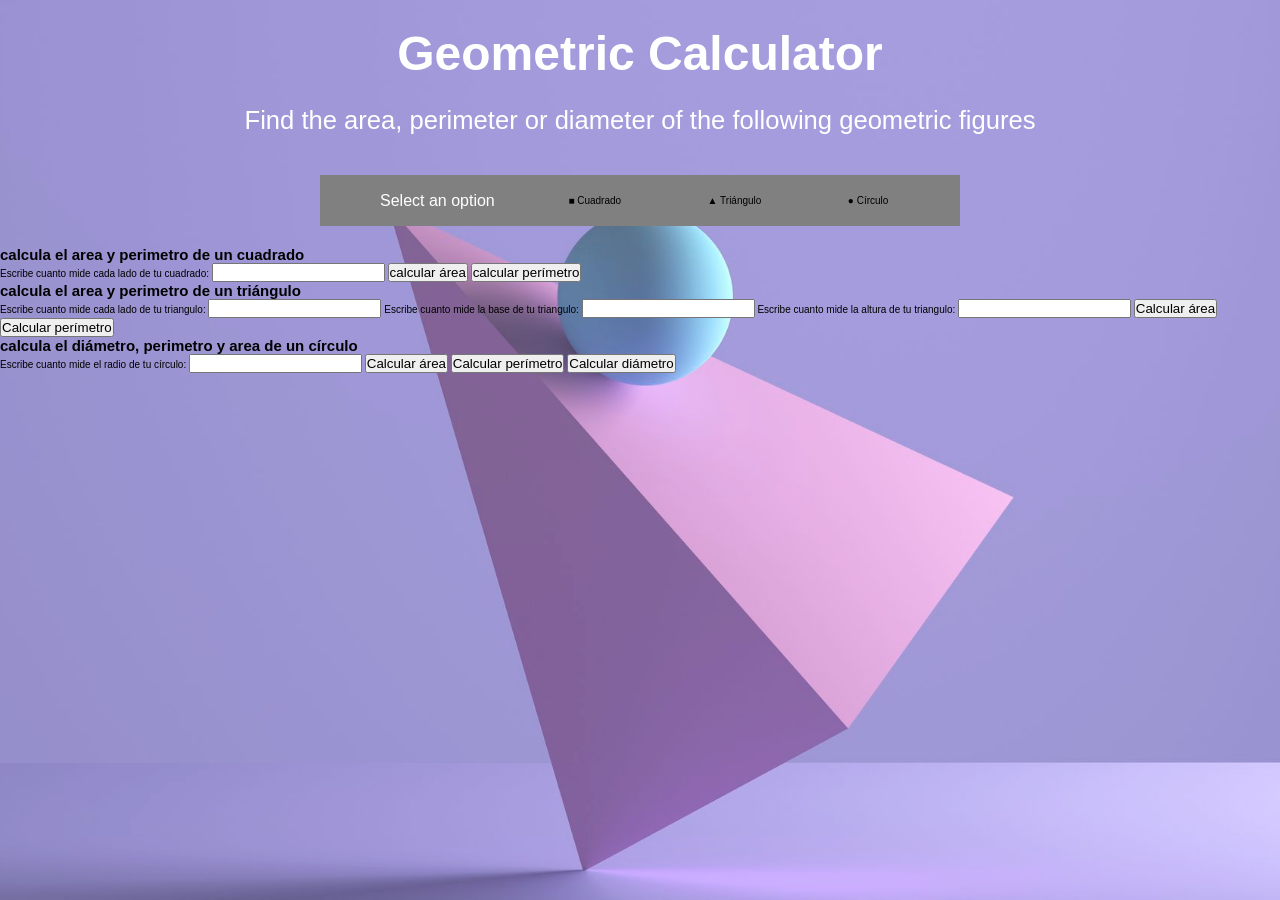
==== index.html @ 6d1b6d8d "change folder" ====
<!DOCTYPE html>
<html lang="en">

<head>
    <meta charset="UTF-8">
    <meta http-equiv="X-UA-Compatible" content="IE=edge">
    <meta name="viewport" content="width=device-width, initial-scale=1.0">
    <title>Figuras Geométricas | curso práctico JS</title>
    <link rel="stylesheet" href="./style.css">

</head>

<body>

    <img class="content__fondo" src="./fondo.jpg" alt="">

    <header class="content__header">
        <h1 class="content__title">
            Geometric Calculator
        </h1>
        <p class="content__paragraph">Find the area, perimeter or diameter of the following geometric figures</p>
    </header>

    <div class="content__container">
        <p class="content__paragraph content__paragraph--small">Select an option</p>
        <div class="content__container">
            <div class="content__geometric">
                <p>■ Cuadrado</p>
            </div>
            <div class="content__geometric">
                <p> ▲ Triángulo</p>
            </div>
            <div class="content__geometric">
                <p>● Círculo</p>
            </div>
        </div>
    </div>

    <!-- cuadrado -->

    <section>
        <h2>calcula el area y perimetro de un cuadrado</h2>
        <form action="">
            <label for="InputCuadrado">
                Escribe cuanto mide cada lado de tu cuadrado:
            </label>
            <input id="InputCuadrado" type="number">
            <button type="button" onclick="calcularAreaCuadrado()">calcular área</button>
            <button type="button" onclick="calcularPerimetroCuadrado()">calcular perímetro</button>
        </form>
    </section>

    <!-- triangulo -->

    <section>
        <h2>calcula el area y perimetro de un triángulo</h2>
        <form action="">
            <label for="InputTrianguloLado"> 
                Escribe cuanto mide cada lado de tu triangulo:
            </label>

            <input id="InputTrianguloLado" type="number">

            <label for="InputTrianguloBase">
                Escribe cuanto mide la base de tu triangulo:   
            </label>

            <input id="InputTrianguloBase" type="number">

            <label for="InputTrianguloAltura">
                Escribe cuanto mide la altura de tu triangulo:   
            </label>

            <input id="InputTrianguloAltura" type="number">

            <button type="button" onclick="calcularAreaTriangulo()">Calcular área</button>
            <button type="button" onclick="calcularPerimetroTriangulo()">Calcular perímetro</button>
        </form>
    </section>

    <!-- circulo -->

    <section>
        <h2>calcula el diámetro, perimetro y area de un círculo</h2>
        <form action="">
            <label for="InputCirculoRadio"> 
                Escribe cuanto mide el radio de tu círculo:
            </label>
            <input id="InputCirculoRadio" type="number">

            <button type="button" onclick="calcularAreaCirculo()">Calcular área</button>
            <button type="button" onclick="calcularPerimetroCirculo()">Calcular perímetro</button>
            <button type="button" onclick="calcularDiametroCirculo()">Calcular diámetro</button>

        </form>
    </section>




    <script src="./figurasproject.js"></script>
</body>

</html>
---- style.css ----
* {
  -webkit-box-sizing: border-box;
          box-sizing: border-box;
  margin: 0;
  padding: 0;
}

body {
  font-size: 62.5%;
  font-family: Verdana, Geneva, Tahoma, sans-serif;
}

.content__fondo {
  position: absolute;
  z-index: -1;
  width: 100%;
  height: 100%;
  -o-object-fit: cover;
     object-fit: cover;
  opacity: 80%;
}

.content__header {
  display: -webkit-box;
  display: -ms-flexbox;
  display: flex;
  -webkit-box-align: center;
      -ms-flex-align: center;
          align-items: center;
  -webkit-box-orient: vertical;
  -webkit-box-direction: normal;
      -ms-flex-direction: column;
          flex-direction: column;
}

.content__title {
  font-size: 3rem;
  margin-top: 2%;
  margin-bottom: 2%;
  color: white;
}

.content__paragraph {
  color: white;
  font-size: 1.6rem;
  margin-bottom: 20px;
}

.content__paragraph--small {
  font-size: 1rem;
  margin: 0 2px 0 60px;
}

.content__container {
  display: -webkit-box;
  display: -ms-flexbox;
  display: flex;
  -webkit-box-orient: horizontal;
  -webkit-box-direction: normal;
      -ms-flex-direction: row;
          flex-direction: row;
  -webkit-box-pack: justify;
      -ms-flex-pack: justify;
          justify-content: space-between;
  background-color: grey;
  width: 50%;
  -webkit-box-align: center;
      -ms-flex-align: center;
          align-items: center;
  margin: 20px auto;
}
/*# sourceMappingURL=style.css.map */
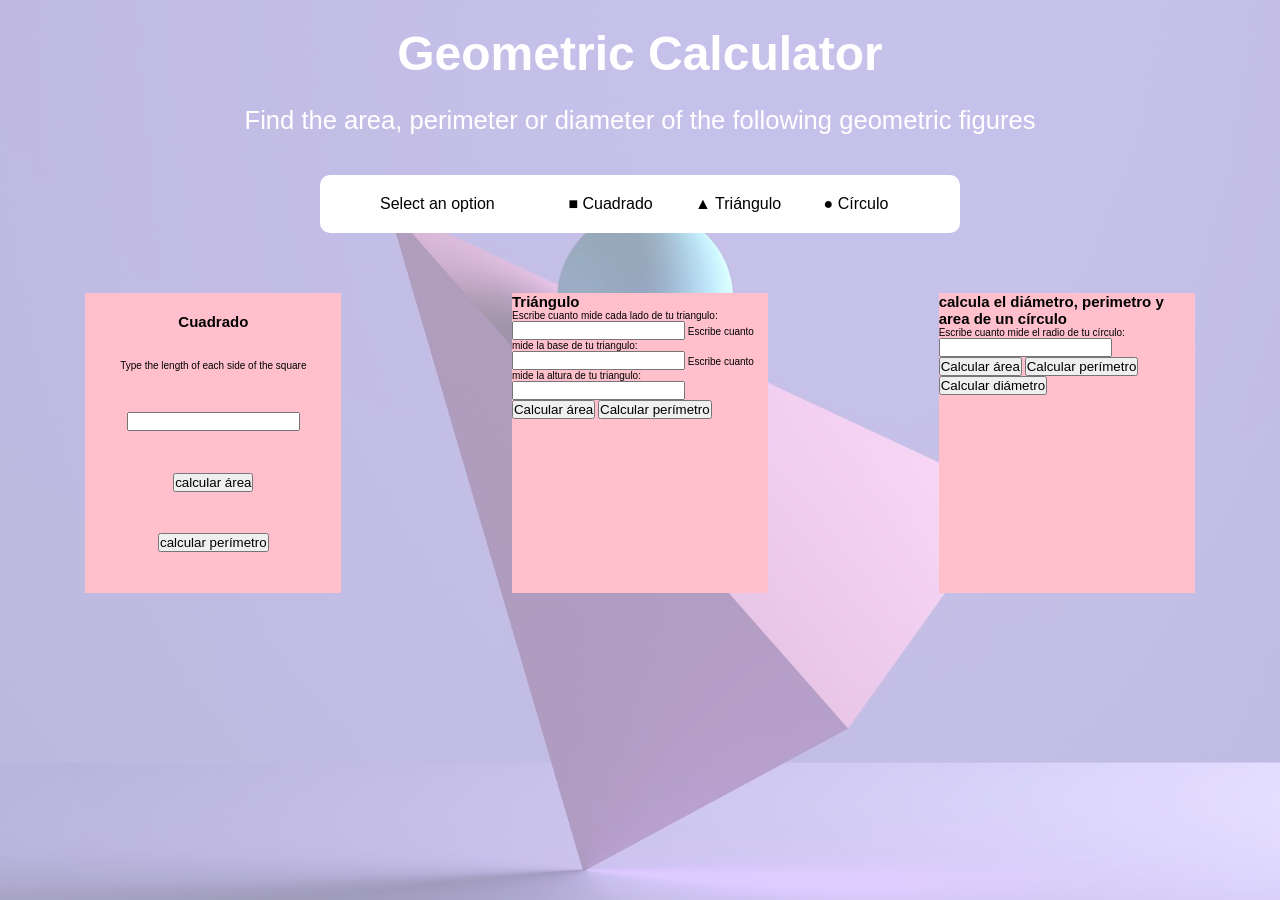
==== commit 9a71c706: "firs container ok" ====
--- a/index.html
+++ b/index.html
@@ -24,81 +24,92 @@
     <div class="content__container">
         <p class="content__paragraph content__paragraph--small">Select an option</p>
         <div class="content__container">
-            <div class="content__geometric">
-                <p>■ Cuadrado</p>
+            <div>
+                <p class="content__figure">■ Cuadrado</p>
             </div>
-            <div class="content__geometric">
-                <p> ▲ Triángulo</p>
+            <div>
+                <p class="content__figure"> ▲ Triángulo</p>
             </div>
-            <div class="content__geometric">
-                <p>● Círculo</p>
+            <div>
+                <p class="content__figure">● Círculo</p>
             </div>
         </div>
     </div>
 
     <!-- cuadrado -->
 
-    <section>
-        <h2>calcula el area y perimetro de un cuadrado</h2>
-        <form action="">
-            <label for="InputCuadrado">
-                Escribe cuanto mide cada lado de tu cuadrado:
-            </label>
-            <input id="InputCuadrado" type="number">
-            <button type="button" onclick="calcularAreaCuadrado()">calcular área</button>
-            <button type="button" onclick="calcularPerimetroCuadrado()">calcular perímetro</button>
-        </form>
-    </section>
+    <div class="content__options">
 
-    <!-- triangulo -->
+        <div class="content__geometric">
+            <h2 class="content__subtitle">Cuadrado</h2>
+            <!-- <div class="content__label"> -->
+            <form class="content__form" action="">
+                <div class="content__enounce">
+                    <label for="InputCuadrado">
+                        Type the length of each side of the square
+                        </label>
+                </div>
+                <div class="content__input">
+                    <input id="InputCuadrado " type="number ">
+                </div>
+                <div class="content__button">
+                    <button type="button " onclick="calcularAreaCuadrado() ">calcular área</button><br>
+                </div>
+                <div class="content__button">
+                    <button type="button " onclick="calcularPerimetroCuadrado() ">calcular perímetro</button>
+                </div>
+            </form>
+            <!-- </div> -->
+        </div>
 
-    <section>
-        <h2>calcula el area y perimetro de un triángulo</h2>
-        <form action="">
-            <label for="InputTrianguloLado"> 
+        <!-- triangulo -->
+
+        <div class="content__geometric">
+            <h2>Triángulo</h2>
+            <form action=" ">
+                <label for="InputTrianguloLado "> 
                 Escribe cuanto mide cada lado de tu triangulo:
             </label>
 
-            <input id="InputTrianguloLado" type="number">
+                <input id="InputTrianguloLado " type="number ">
 
-            <label for="InputTrianguloBase">
+                <label for="InputTrianguloBase ">
                 Escribe cuanto mide la base de tu triangulo:   
             </label>
 
-            <input id="InputTrianguloBase" type="number">
+                <input id="InputTrianguloBase " type="number ">
 
-            <label for="InputTrianguloAltura">
+                <label for="InputTrianguloAltura ">
                 Escribe cuanto mide la altura de tu triangulo:   
             </label>
 
-            <input id="InputTrianguloAltura" type="number">
+                <input id="InputTrianguloAltura " type="number ">
 
-            <button type="button" onclick="calcularAreaTriangulo()">Calcular área</button>
-            <button type="button" onclick="calcularPerimetroTriangulo()">Calcular perímetro</button>
-        </form>
-    </section>
+                <button type="button " onclick="calcularAreaTriangulo() ">Calcular área</button>
+                <button type="button " onclick="calcularPerimetroTriangulo() ">Calcular perímetro</button>
+            </form>
+        </div>
 
-    <!-- circulo -->
+        <!-- circulo -->
 
-    <section>
-        <h2>calcula el diámetro, perimetro y area de un círculo</h2>
-        <form action="">
-            <label for="InputCirculoRadio"> 
+        <div class="content__geometric">
+            <h2>calcula el diámetro, perimetro y area de un círculo</h2>
+            <form action=" ">
+                <label for="InputCirculoRadio "> 
                 Escribe cuanto mide el radio de tu círculo:
             </label>
-            <input id="InputCirculoRadio" type="number">
+                <input id="InputCirculoRadio " type="number ">
 
-            <button type="button" onclick="calcularAreaCirculo()">Calcular área</button>
-            <button type="button" onclick="calcularPerimetroCirculo()">Calcular perímetro</button>
-            <button type="button" onclick="calcularDiametroCirculo()">Calcular diámetro</button>
+                <button type="button " onclick="calcularAreaCirculo() ">Calcular área</button>
+                <button type="button " onclick="calcularPerimetroCirculo() ">Calcular perímetro</button>
+                <button type="button " onclick="calcularDiametroCirculo() ">Calcular diámetro</button>
 
-        </form>
-    </section>
+            </form>
+            </section>
+        </div>
 
 
-
-
-    <script src="./figurasproject.js"></script>
+        <script src="./figurasproject.js "></script>
 </body>
 
 </html>
--- a/style.css
+++ b/style.css
@@ -17,7 +17,7 @@
   height: 100%;
   -o-object-fit: cover;
      object-fit: cover;
-  opacity: 80%;
+  opacity: 50%;
 }
 
 .content__header {
@@ -49,6 +49,7 @@
 .content__paragraph--small {
   font-size: 1rem;
   margin: 0 2px 0 60px;
+  color: black;
 }
 
 .content__container {
@@ -68,5 +69,48 @@
       -ms-flex-align: center;
           align-items: center;
   margin: 20px auto;
+  border-radius: 10px;
+  background-color: white;
+  margin-bottom: 20px;
+}
+
+.content__figure {
+  font-size: 1rem;
+}
+
+.content__options {
+  display: -webkit-box;
+  display: -ms-flexbox;
+  display: flex;
+  -ms-flex-pack: distribute;
+      justify-content: space-around;
+  margin-top: 60px;
+}
+
+.content__geometric {
+  width: 20%;
+  height: 300px;
+  background-color: pink;
+  display: -webkit-box;
+  display: -ms-flexbox;
+  display: flex;
+  -webkit-box-orient: vertical;
+  -webkit-box-direction: normal;
+      -ms-flex-direction: column;
+          flex-direction: column;
+}
+
+.content__form {
+  -webkit-box-flex: 1;
+      -ms-flex: 1;
+          flex: 1;
+  display: -ms-grid;
+  display: grid;
+  grid-auto-flow: row;
+  justify-items: center;
+}
+
+.content__subtitle {
+  margin: 20px auto 30px auto;
 }
 /*# sourceMappingURL=style.css.map */
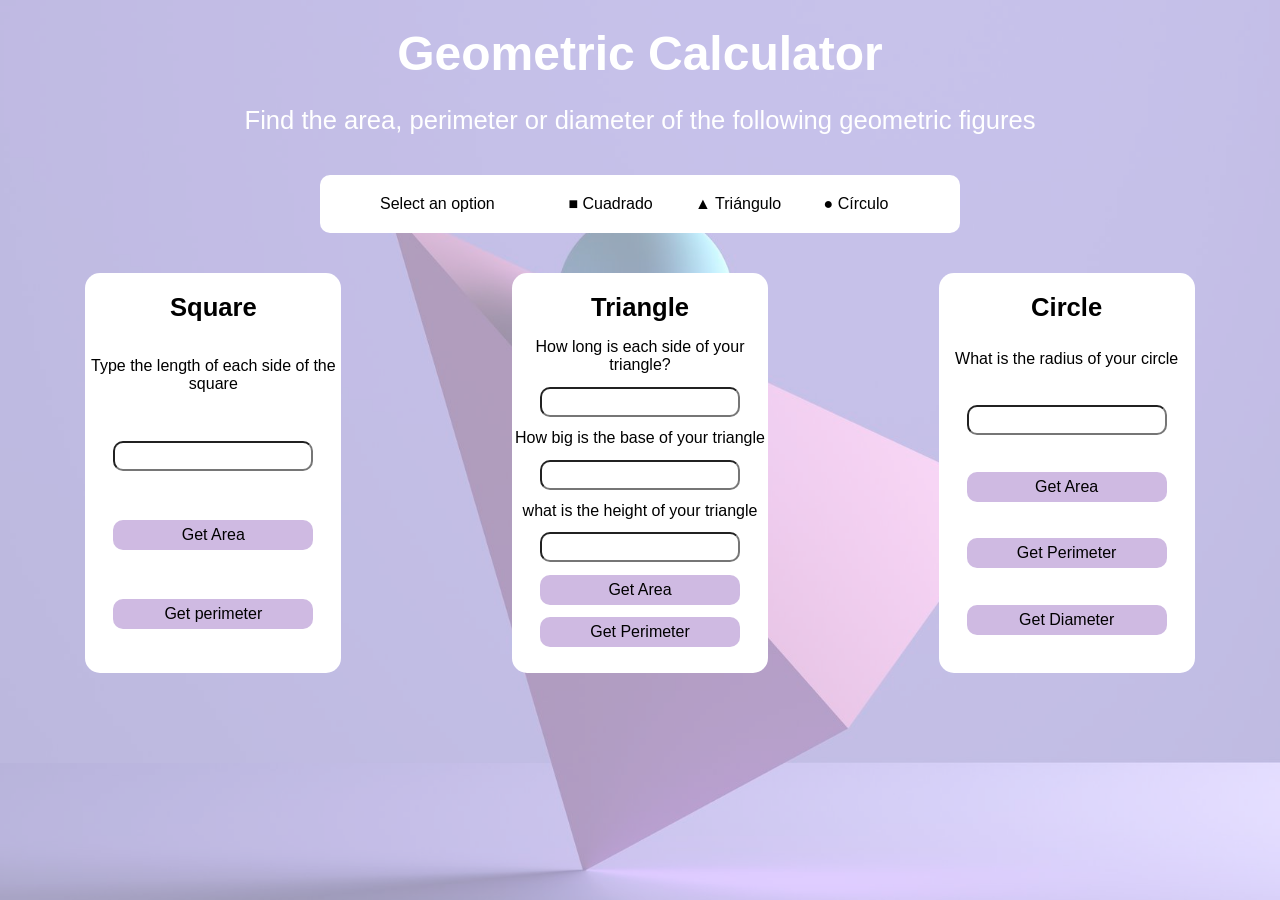
==== commit e5e615d4: "layout ok" ====
--- a/index.html
+++ b/index.html
@@ -40,72 +40,102 @@
 
     <div class="content__options">
 
-        <div class="content__geometric">
-            <h2 class="content__subtitle">Cuadrado</h2>
-            <!-- <div class="content__label"> -->
-            <form class="content__form" action="">
-                <div class="content__enounce">
+        <div class="geometric">
+            <h2 class="geometric__subtitle">Square</h2>
+            <form class="geometric__form" action="">
+                <div class="geometric__item geometric__enounce">
                     <label for="InputCuadrado">
                         Type the length of each side of the square
-                        </label>
+                    </label>
                 </div>
-                <div class="content__input">
-                    <input id="InputCuadrado " type="number ">
+                <div class="geometric__item">
+                    <input class="geometric__input" id="InputCuadrado" type="number ">
                 </div>
-                <div class="content__button">
-                    <button type="button " onclick="calcularAreaCuadrado() ">calcular área</button><br>
+                <div class="geometric__item">
+                    <button class="geometric__button" type="button" onclick="calcularAreaCuadrado() ">Get Area</button>
                 </div>
-                <div class="content__button">
-                    <button type="button " onclick="calcularPerimetroCuadrado() ">calcular perímetro</button>
+                <div class="geometric__item ">
+                    <button class="geometric__button" type="button " onclick="calcularPerimetroCuadrado() ">Get perimeter</button>
+
                 </div>
             </form>
-            <!-- </div> -->
         </div>
 
         <!-- triangulo -->
 
-        <div class="content__geometric">
-            <h2>Triángulo</h2>
-            <form action=" ">
-                <label for="InputTrianguloLado "> 
-                Escribe cuanto mide cada lado de tu triangulo:
-            </label>
+        <div class="geometric">
+            <h2 class="geometric__subtitle">Triangle</h2>
+            <form class="geometric__form" action=" ">
+                <div class="geometric__item geometric__enounce">
+                    <label for="InputTrianguloLado">
+                        How long is each side of your triangle?
+                    </label>
+                </div>
 
-                <input id="InputTrianguloLado " type="number ">
+                <div class="geometric__item">
+                    <input class="geometric__input" id="InputTrianguloLado" type="number ">
+                </div>
 
-                <label for="InputTrianguloBase ">
-                Escribe cuanto mide la base de tu triangulo:   
-            </label>
+                <div class="geometric__item geometric__enounce">
+                    <label for="InputTrianguloBase">
+                        How big is the base of your triangle
+                    </label>
+                </div>
 
-                <input id="InputTrianguloBase " type="number ">
+                <div class="geometric__item">
+                    <input class="geometric__input" id="InputTrianguloBase" type="number ">
+                </div>
 
-                <label for="InputTrianguloAltura ">
-                Escribe cuanto mide la altura de tu triangulo:   
-            </label>
 
-                <input id="InputTrianguloAltura " type="number ">
+                <div class="geometric__item geometric__enounce">
+                    <label for="InputTrianguloAltura">
+                        what is the height of your triangle
+                    </label>
+                </div>
 
-                <button type="button " onclick="calcularAreaTriangulo() ">Calcular área</button>
-                <button type="button " onclick="calcularPerimetroTriangulo() ">Calcular perímetro</button>
+                <div class="geometric__item">
+                    <input class="geometric__input" id="InputTrianguloAltura" type="number ">
+                </div>
+
+                <div class="geometric__item">
+                    <button class="geometric__button" type="button " onclick="calcularAreaTriangulo() ">Get Area</button>
+                </div>
+                <div class="geometric__item ">
+                    <button class="geometric__button" type="button " onclick="calcularPerimetroTriangulo() ">Get Perimeter</button>
+                </div>
+
             </form>
         </div>
 
         <!-- circulo -->
 
-        <div class="content__geometric">
-            <h2>calcula el diámetro, perimetro y area de un círculo</h2>
-            <form action=" ">
-                <label for="InputCirculoRadio "> 
-                Escribe cuanto mide el radio de tu círculo:
-            </label>
-                <input id="InputCirculoRadio " type="number ">
+        <div class="geometric">
+            <h2 class="geometric__subtitle">Circle</h2>
+            <form class="geometric__form" action=" ">
+                <div class="geometric__item geometric__enounce">
+                    <label for="InputCirculoRadio">
+                        What is the radius of your circle
+                    </label>
+                </div>
 
-                <button type="button " onclick="calcularAreaCirculo() ">Calcular área</button>
-                <button type="button " onclick="calcularPerimetroCirculo() ">Calcular perímetro</button>
-                <button type="button " onclick="calcularDiametroCirculo() ">Calcular diámetro</button>
+                <div class="geometric__item">
+                    <input class="geometric__input" id="InputCirculoRadio" type="number ">
+                </div>
+
+                <div class="geometric__item">
+                    <button class="geometric__button" type="button " onclick="calcularAreaCirculo() ">Get Area</button>
+                </div>
+
+                <div class="geometric__item">
+                    <button class="geometric__button" type="button " onclick="calcularPerimetroCirculo() ">Get Perimeter</button>
+                </div>
+
+                <div class="geometric__item">
+                    <button class="geometric__button" type="button " onclick="calcularDiametroCirculo() ">Get Diameter</button>
+                </div>
 
             </form>
-            </section>
+
         </div>
 
 
--- a/style.css
+++ b/style.css
@@ -84,13 +84,13 @@
   display: flex;
   -ms-flex-pack: distribute;
       justify-content: space-around;
-  margin-top: 60px;
+  margin-top: 40px;
 }
 
-.content__geometric {
+.geometric {
   width: 20%;
-  height: 300px;
-  background-color: pink;
+  height: 400px;
+  background-color: white;
   display: -webkit-box;
   display: -ms-flexbox;
   display: flex;
@@ -98,9 +98,11 @@
   -webkit-box-direction: normal;
       -ms-flex-direction: column;
           flex-direction: column;
+  border-radius: 15px;
+  padding-bottom: 20px;
 }
 
-.content__form {
+.geometric__form {
   -webkit-box-flex: 1;
       -ms-flex: 1;
           flex: 1;
@@ -110,7 +112,40 @@
   justify-items: center;
 }
 
-.content__subtitle {
-  margin: 20px auto 30px auto;
+.geometric__subtitle {
+  margin: 20px auto 10px auto;
+  font-size: 1.6rem;
+}
+
+.geometric__form {
+  font-size: 1rem;
+}
+
+.geometric__enounce {
+  text-align: center;
+}
+
+.geometric__item {
+  display: -webkit-box;
+  display: -ms-flexbox;
+  display: flex;
+  -webkit-box-align: center;
+      -ms-flex-align: center;
+          align-items: center;
+}
+
+.geometric__input {
+  height: 30px;
+  width: 200px;
+  border-radius: 10px;
+}
+
+.geometric__button {
+  font-size: 1rem;
+  height: 30px;
+  width: 200px;
+  border-radius: 10px;
+  background-color: #cfbae2;
+  border: none;
 }
 /*# sourceMappingURL=style.css.map */
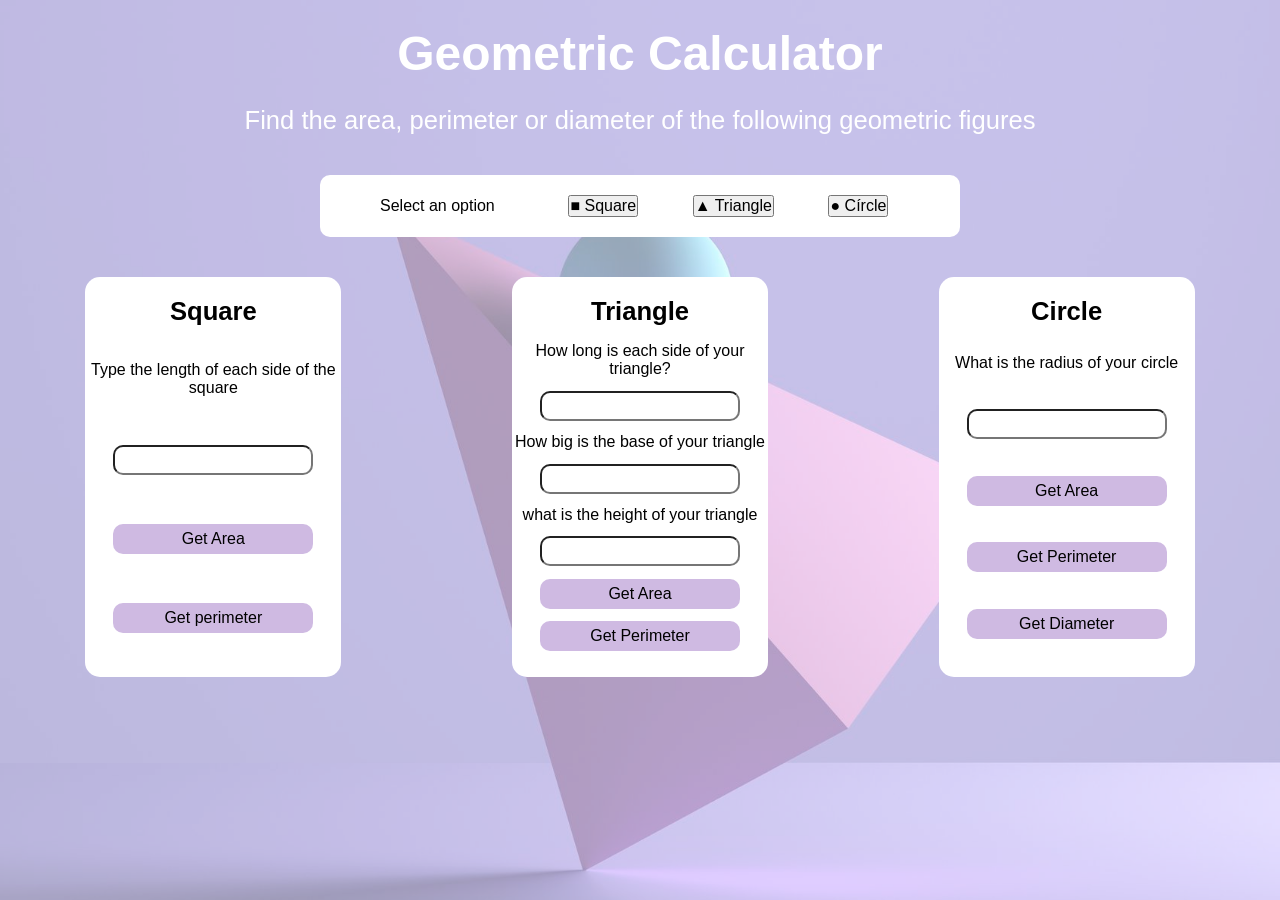
==== commit e7475213: "remove and add class" ====
--- a/index.html
+++ b/index.html
@@ -23,16 +23,16 @@
 
     <div class="content__container">
         <p class="content__paragraph content__paragraph--small">Select an option</p>
-        <div class="content__container">
-            <div>
-                <p class="content__figure">■ Cuadrado</p>
-            </div>
-            <div>
-                <p class="content__figure"> ▲ Triángulo</p>
-            </div>
-            <div>
-                <p class="content__figure">● Círculo</p>
-            </div>
+        <div class="content__container content__container--space ">
+            <button data-geo="square" class="content__fig">
+                <p class="content__figure">■ Square</p>
+            </button>
+            <button data-geo="triangle" class="content__fig">
+                <p class="content__figure"> ▲ Triangle</p>
+            </button>
+            <button data-geo="circle" class="content__fig">
+                <p class="content__figure">● Círcle</p>
+            </button>
         </div>
     </div>
 
@@ -40,7 +40,7 @@
 
     <div class="content__options">
 
-        <div class="geometric">
+        <div id="square" class="geometric">
             <h2 class="geometric__subtitle">Square</h2>
             <form class="geometric__form" action="">
                 <div class="geometric__item geometric__enounce">
@@ -63,7 +63,7 @@
 
         <!-- triangulo -->
 
-        <div class="geometric">
+        <div id="triangle" class="geometric">
             <h2 class="geometric__subtitle">Triangle</h2>
             <form class="geometric__form" action=" ">
                 <div class="geometric__item geometric__enounce">
@@ -109,7 +109,7 @@
 
         <!-- circulo -->
 
-        <div class="geometric">
+        <div id="circle" class="geometric">
             <h2 class="geometric__subtitle">Circle</h2>
             <form class="geometric__form" action=" ">
                 <div class="geometric__item geometric__enounce">
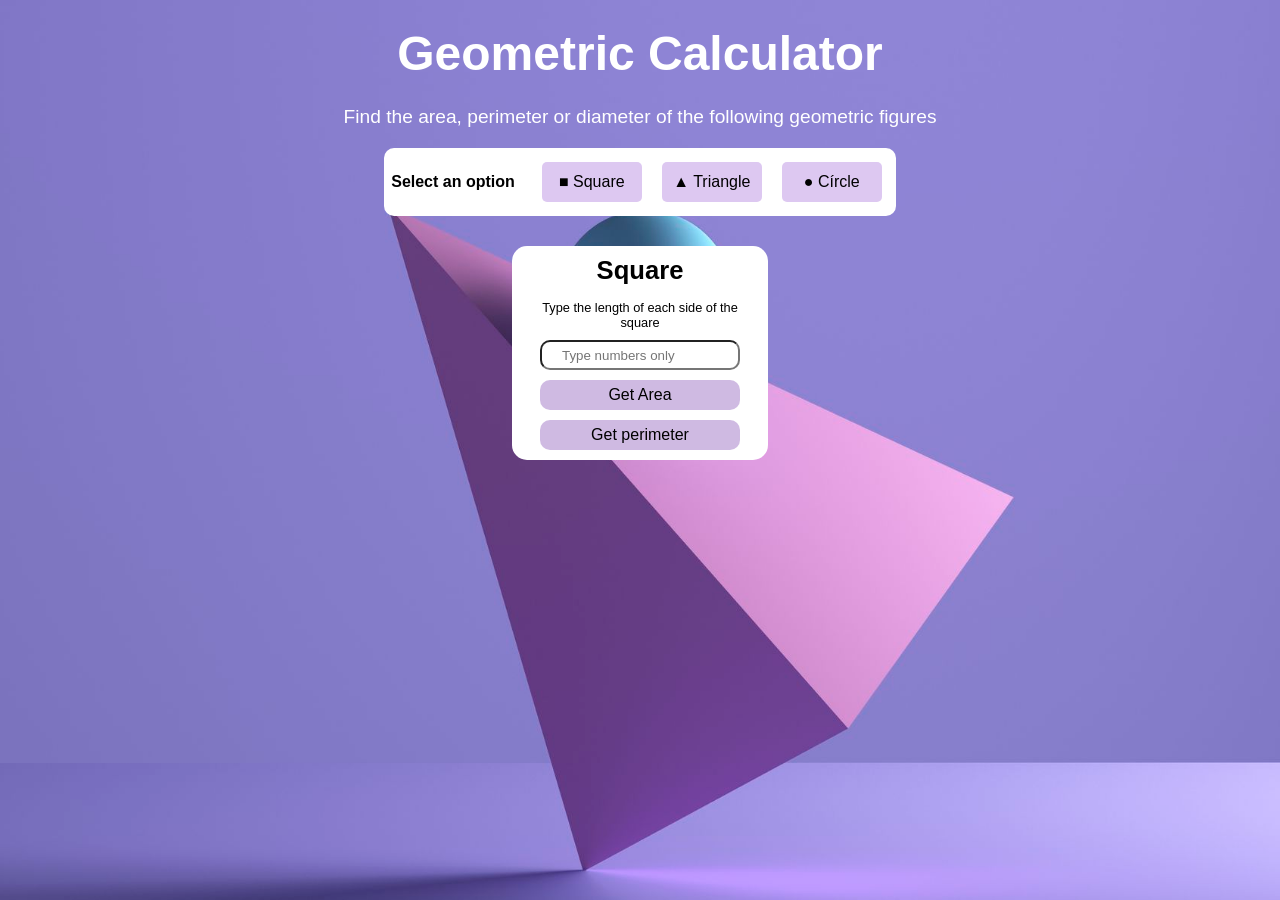
==== commit 67ffcfa1: "input alert changes" ====
--- a/index.html
+++ b/index.html
@@ -40,7 +40,7 @@
 
     <div class="content__options">
 
-        <div id="square" class="geometric">
+        <div id="square" class="geometric geometric--active">
             <h2 class="geometric__subtitle">Square</h2>
             <form class="geometric__form" action="">
                 <div class="geometric__item geometric__enounce">
@@ -49,7 +49,7 @@
                     </label>
                 </div>
                 <div class="geometric__item">
-                    <input class="geometric__input" id="InputCuadrado" type="number ">
+                    <input placeholder="Type numbers only" class="geometric__input" id="InputCuadrado" type="number ">
                 </div>
                 <div class="geometric__item">
                     <button class="geometric__button" type="button" onclick="calcularAreaCuadrado() ">Get Area</button>
@@ -73,7 +73,7 @@
                 </div>
 
                 <div class="geometric__item">
-                    <input class="geometric__input" id="InputTrianguloLado" type="number ">
+                    <input placeholder="Type numbers only" class="geometric__input" id="InputTrianguloLado" type="number ">
                 </div>
 
                 <div class="geometric__item geometric__enounce">
@@ -83,7 +83,7 @@
                 </div>
 
                 <div class="geometric__item">
-                    <input class="geometric__input" id="InputTrianguloBase" type="number ">
+                    <input placeholder="Type numbers only" class="geometric__input" id="InputTrianguloBase" type="number ">
                 </div>
 
 
@@ -94,7 +94,7 @@
                 </div>
 
                 <div class="geometric__item">
-                    <input class="geometric__input" id="InputTrianguloAltura" type="number ">
+                    <input placeholder="Type numbers only" class="geometric__input" id="InputTrianguloAltura" type="number ">
                 </div>
 
                 <div class="geometric__item">
@@ -119,7 +119,7 @@
                 </div>
 
                 <div class="geometric__item">
-                    <input class="geometric__input" id="InputCirculoRadio" type="number ">
+                    <input placeholder="Type numbers only" class="geometric__input" id="InputCirculoRadio" type="number ">
                 </div>
 
                 <div class="geometric__item">
--- a/style.css
+++ b/style.css
@@ -17,7 +17,6 @@
   height: 100%;
   -o-object-fit: cover;
      object-fit: cover;
-  opacity: 50%;
 }
 
 .content__header {
@@ -42,14 +41,15 @@
 
 .content__paragraph {
   color: white;
-  font-size: 1.6rem;
+  font-size: 1.2rem;
   margin-bottom: 20px;
 }
 
 .content__paragraph--small {
   font-size: 1rem;
-  margin: 0 2px 0 60px;
   color: black;
+  font-weight: bolder;
+  margin-bottom: 0px;
 }
 
 .content__container {
@@ -63,19 +63,46 @@
   -webkit-box-pack: justify;
       -ms-flex-pack: justify;
           justify-content: space-between;
-  background-color: grey;
-  width: 50%;
   -webkit-box-align: center;
       -ms-flex-align: center;
           align-items: center;
-  margin: 20px auto;
+  background-color: grey;
+  width: -webkit-max-content;
+  width: -moz-max-content;
+  width: max-content;
+  padding: 7px;
+  margin: 0px auto;
   border-radius: 10px;
   background-color: white;
-  margin-bottom: 20px;
+}
+
+.content__container *:not(:last-child) {
+  margin-right: 20px;
+}
+
+.content__container__container--space {
+  margin-left: 80px;
 }
 
 .content__figure {
   font-size: 1rem;
+}
+
+.content__fig {
+  display: -webkit-box;
+  display: -ms-flexbox;
+  display: flex;
+  -webkit-box-pack: center;
+      -ms-flex-pack: center;
+          justify-content: center;
+  -webkit-box-align: center;
+      -ms-flex-align: center;
+          align-items: center;
+  height: 40px;
+  width: 100px;
+  border-radius: 5px;
+  background-color: #ddc8f1;
+  border: none;
 }
 
 .content__options {
@@ -84,22 +111,28 @@
   display: flex;
   -ms-flex-pack: distribute;
       justify-content: space-around;
-  margin-top: 40px;
+  margin-top: 30px;
+}
+
+.content__fig:hover, .geometric__button:hover {
+  cursor: pointer;
+  background-color: #f8cbf8;
 }
 
 .geometric {
   width: 20%;
-  height: 400px;
   background-color: white;
-  display: -webkit-box;
-  display: -ms-flexbox;
-  display: flex;
   -webkit-box-orient: vertical;
   -webkit-box-direction: normal;
       -ms-flex-direction: column;
           flex-direction: column;
   border-radius: 15px;
-  padding-bottom: 20px;
+  padding: 10px 20px;
+  display: none;
+}
+
+.geometric * {
+  margin-top: 5px;
 }
 
 .geometric__form {
@@ -113,12 +146,12 @@
 }
 
 .geometric__subtitle {
-  margin: 20px auto 10px auto;
+  margin: 0 auto;
   font-size: 1.6rem;
 }
 
 .geometric__form {
-  font-size: 1rem;
+  font-size: 0.8rem;
 }
 
 .geometric__enounce {
@@ -138,6 +171,7 @@
   height: 30px;
   width: 200px;
   border-radius: 10px;
+  text-indent: 20px;
 }
 
 .geometric__button {
@@ -148,4 +182,10 @@
   background-color: #cfbae2;
   border: none;
 }
+
+.geometric--active {
+  display: -webkit-box;
+  display: -ms-flexbox;
+  display: flex;
+}
 /*# sourceMappingURL=style.css.map */
